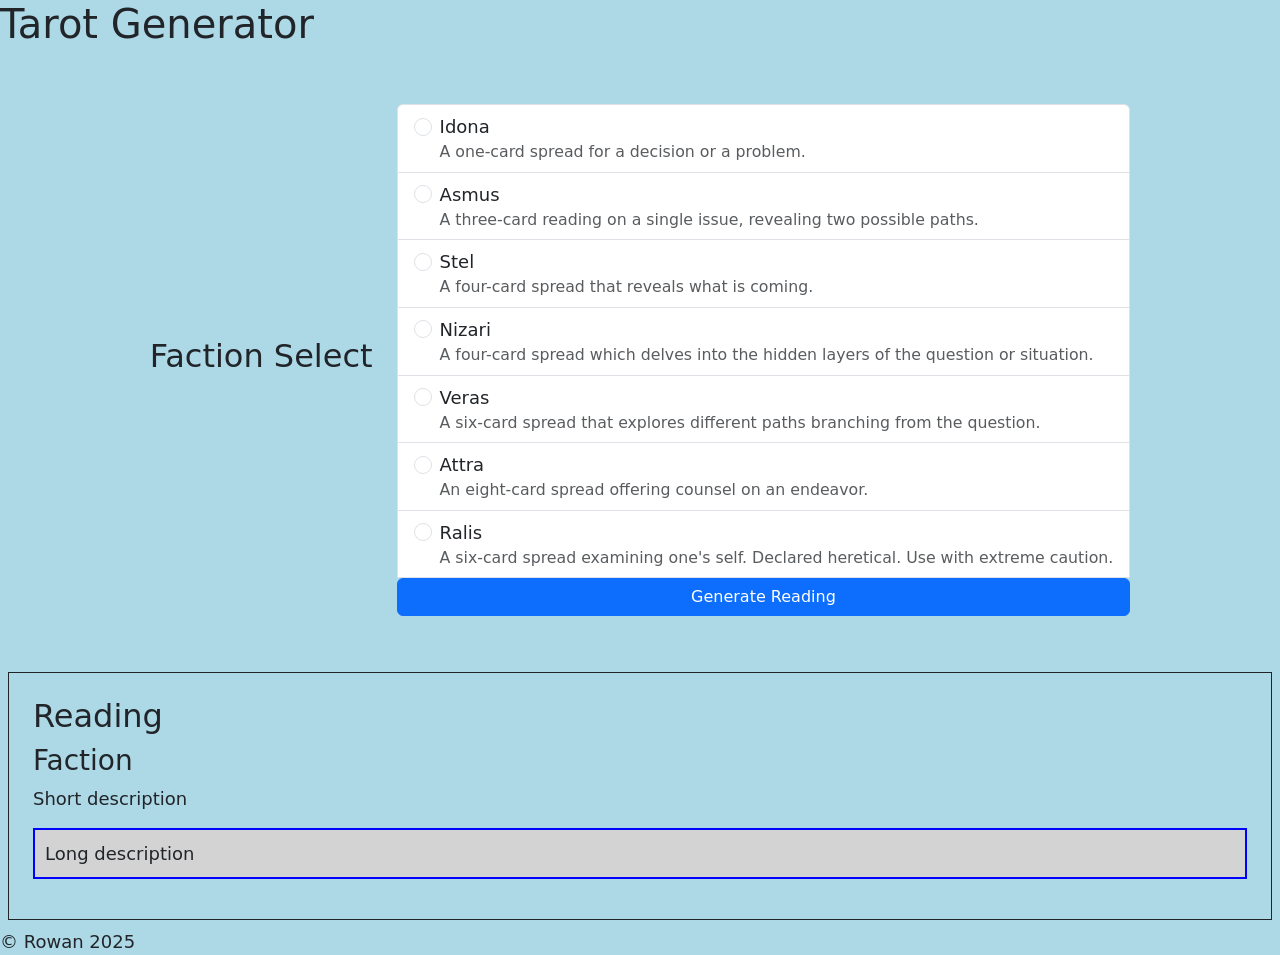
==== index.html @ 6d7f848e "script src typo Replaced "/index.js" with "./index.js"" ====
<!DOCTYPE html>
<html lang="en">
<head>
  <meta charset="UTF-8">
  <meta name="viewport" content="width=device-width, initial-scale=1.0">

  <title>Document</title>
  <link href="https://cdn.jsdelivr.net/npm/bootstrap@5.3.3/dist/css/bootstrap.min.css" rel="stylesheet" integrity="sha384-QWTKZyjpPEjISv5WaRU9OFeRpok6YctnYmDr5pNlyT2bRjXh0JMhjY6hW+ALEwIH" crossorigin="anonymous">
  <link rel="stylesheet" href="/main.css">
</head>
<body>
  <h1>Tarot Generator</h1>
  <div class="d-flex flex-column flex-md-row p-4 gap-4 py-md-5 align-items-center justify-content-center">
    <h2>Faction Select</h2>
    <form id="factionSelector" class="list-group">
      <!--JS generates list-->
      <input id="factionSubmit" class="btn btn-primary" type="button" name="factionSelect" value="Generate Reading">
    </form>
  </div>
  <div class="m-2 p-4 gap-4 align-items-center justify-content-center border border-dark">
    <h2>Reading</h2>
    <h3 id="faction">Faction</h3>
    <p id="short">Short description</p>
    <p id="long" class="long-description">Long description</p>
    <ul id="spread">
      <!--JS generates spreads-->
    </ul>
  </div>
  <footer>
    © Rowan <span id="year">2025</span>
  </footer>

  <script src="https://ajax.googleapis.com/ajax/libs/jquery/3.7.1/jquery.min.js"></script> 
  <script src="./index.js"></script>
</body>
</html>
---- main.css ----
body {
  background-color: lightblue;
  font-size: large;
}

.long-description {
  border: 2px solid blue;
  padding: 10px;
  background-color: lightgrey;
}

.arcana {
  background-color:white;
}
.gears {
  background-color: lightgrey;
}
.doors {
  background-color: burlywood;
}
.roses {
  background-color: lightcoral
}
.eyes {
  background-color: lightskyblue
}
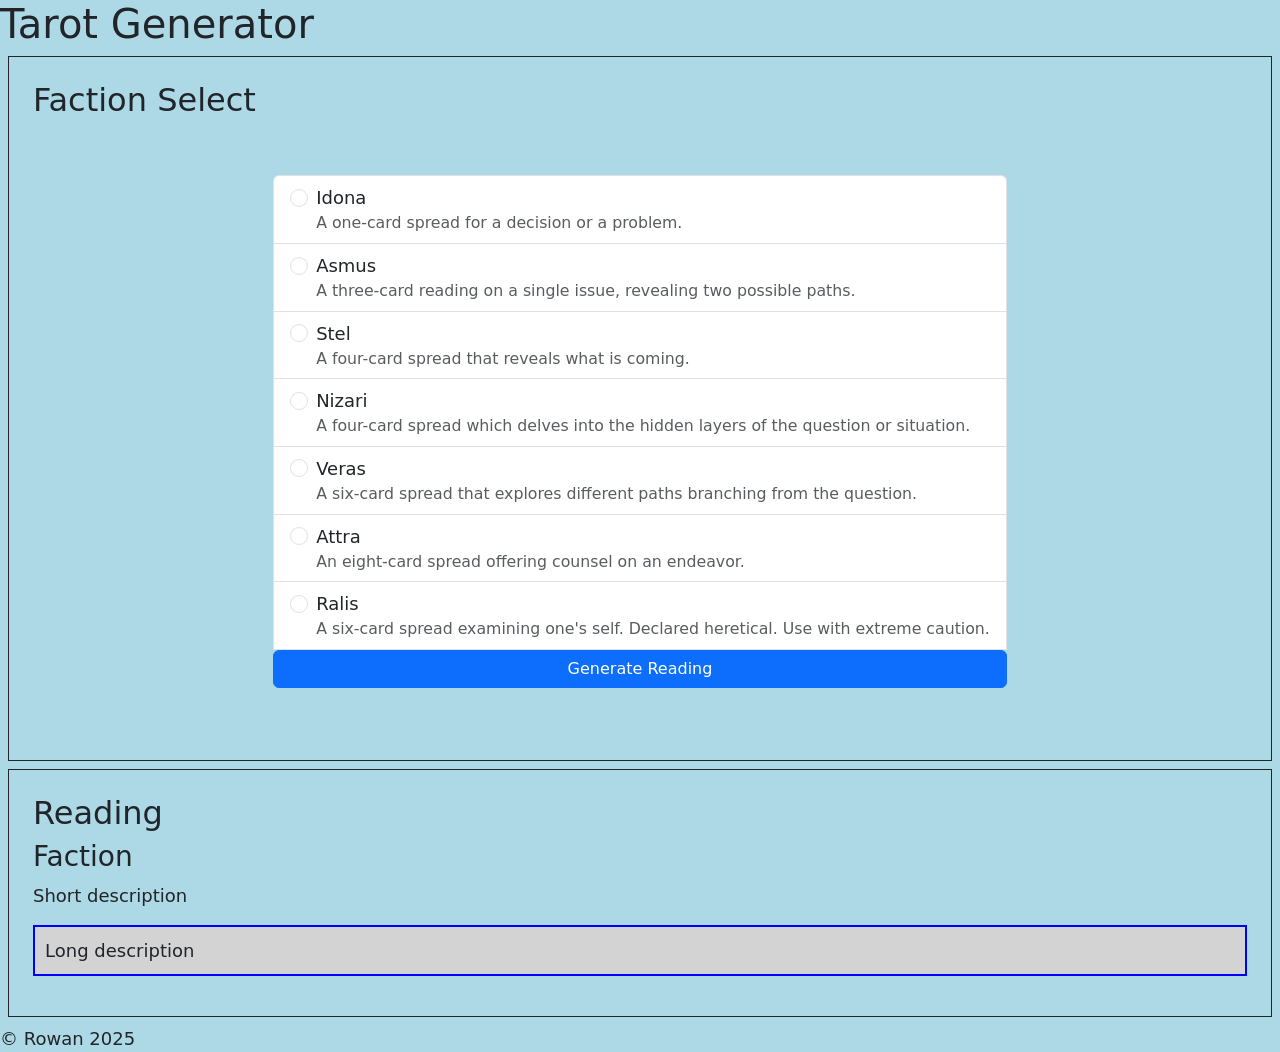
==== commit b1be0a49: "Fix css stylesheet link Move <h2> into its own div" ====
--- a/index.html
+++ b/index.html
@@ -4,18 +4,20 @@
   <meta charset="UTF-8">
   <meta name="viewport" content="width=device-width, initial-scale=1.0">
 
-  <title>Document</title>
+  <title>Jeng-zai Tarot Generator for Choir Campaign</title>
   <link href="https://cdn.jsdelivr.net/npm/bootstrap@5.3.3/dist/css/bootstrap.min.css" rel="stylesheet" integrity="sha384-QWTKZyjpPEjISv5WaRU9OFeRpok6YctnYmDr5pNlyT2bRjXh0JMhjY6hW+ALEwIH" crossorigin="anonymous">
-  <link rel="stylesheet" href="/main.css">
+  <link rel="stylesheet" href="./main.css">
 </head>
 <body>
   <h1>Tarot Generator</h1>
-  <div class="d-flex flex-column flex-md-row p-4 gap-4 py-md-5 align-items-center justify-content-center">
+  <div class="m-2 p-4 gap-4 align-items-center justify-content-center border border-dark">
     <h2>Faction Select</h2>
-    <form id="factionSelector" class="list-group">
-      <!--JS generates list-->
-      <input id="factionSubmit" class="btn btn-primary" type="button" name="factionSelect" value="Generate Reading">
-    </form>
+    <div class="d-flex flex-column flex-md-row p-4 gap-4 py-md-5 align-items-center justify-content-center">
+      <form id="factionSelector" class="list-group">
+        <!--JS generates list-->
+        <input id="factionSubmit" class="btn btn-primary" type="button" name="factionSelect" value="Generate Reading">
+      </form>
+    </div>
   </div>
   <div class="m-2 p-4 gap-4 align-items-center justify-content-center border border-dark">
     <h2>Reading</h2>
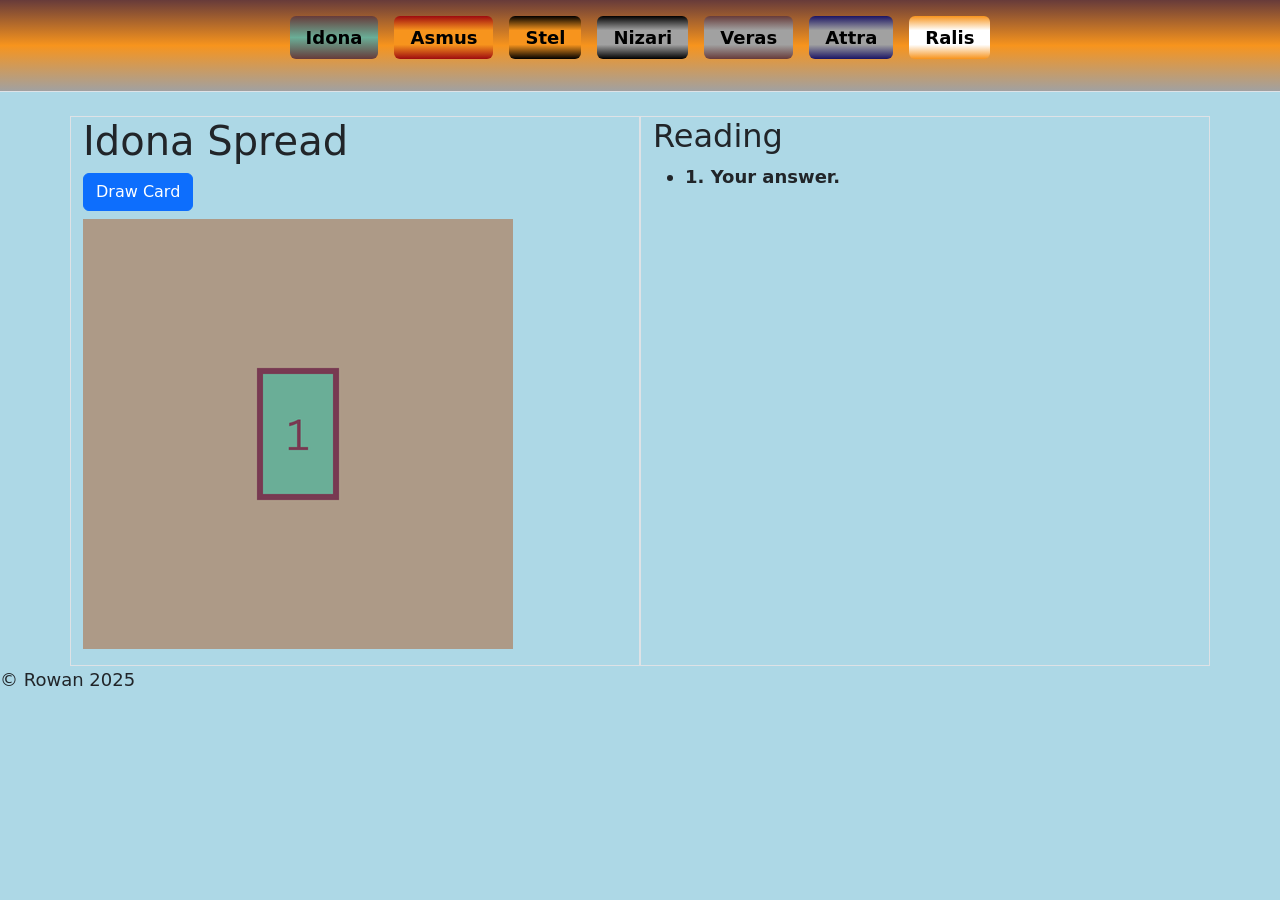
==== commit a873a058: "Move /spread folder to main; remove redundant landing page; add description hover" ====
--- a/index.html
+++ b/index.html
@@ -3,36 +3,47 @@
 <head>
   <meta charset="UTF-8">
   <meta name="viewport" content="width=device-width, initial-scale=1.0">
-
   <title>Jeng-zai Tarot Generator for Choir Campaign</title>
   <link href="https://cdn.jsdelivr.net/npm/bootstrap@5.3.3/dist/css/bootstrap.min.css" rel="stylesheet" integrity="sha384-QWTKZyjpPEjISv5WaRU9OFeRpok6YctnYmDr5pNlyT2bRjXh0JMhjY6hW+ALEwIH" crossorigin="anonymous">
   <link rel="stylesheet" href="./main.css">
 </head>
 <body>
-  <h1>Tarot Generator</h1>
-  <div class="m-2 p-4 gap-4 align-items-center justify-content-center border border-dark">
-    <h2>Faction Select</h2>
-    <div class="d-flex flex-column flex-md-row p-4 gap-4 py-md-5 align-items-center justify-content-center">
-      <form id="factionSelector" class="list-group">
-        <!--JS generates list-->
-        <input id="factionSubmit" class="btn btn-primary" type="button" name="factionSelect" value="Generate Reading">
-      </form>
+  <header class="justify-content-center pt-3 px-3 mb-4 border-bottom">
+    <ul class="nav nav-pills gap-3 pb-3 d-flex justify-content-center">
+      <li id="nav-idona" class="nav-item"><a href="/?idona" class="nav-link">Idona</a></li>
+      <li id="nav-asmus" class="nav-item"><a href="/?asmus" class="nav-link">Asmus</a></li>
+      <li id="nav-stel" class="nav-item"><a href="/?stel" class="nav-link">Stel</a></li>
+      <li id="nav-nizari" class="nav-item"><a href="/?nizari" class="nav-link">Nizari</a></li>
+      <li id="nav-veras" class="nav-item"><a href="/?veras" class="nav-link">Veras</a></li>
+      <li id="nav-attra" class="nav-item"><a href="/?attra" class="nav-link">Attra</a></li>
+      <li id="nav-ralis" class="nav-item"><a href="/?ralis" class="nav-link">Ralis</a></li>
+    </ul>
+    <p id="short" class="col-12 text-center"></p>
+  </header>
+
+  <div class="container">
+    <div class="row">
+      <div class="col border col-md-6 col-12 pb-3" style="min-width:455px">
+        <h1 id="faction" style="position: sticky; top: 0px">Spread</h1>
+        <button id="drawButton" class="btn btn-primary mb-2" style="position:sticky; top:50px">Draw Card</button>
+        <div id="spread" class="sticky">
+          <img id="spreadImage" src="./images/asmus.png" alt="spread layout" width="430px">
+        </div>  
+      </div>
+      <div class="col border">
+        <h2>Reading</h2>
+        <ul id="reading">
+        </ul>
+      </div>  
     </div>
   </div>
-  <div class="m-2 p-4 gap-4 align-items-center justify-content-center border border-dark">
-    <h2>Reading</h2>
-    <h3 id="faction">Faction</h3>
-    <p id="short">Short description</p>
-    <p id="long" class="long-description">Long description</p>
-    <ul id="spread">
-      <!--JS generates spreads-->
-    </ul>
-  </div>
+
   <footer>
     © Rowan <span id="year">2025</span>
   </footer>
 
-  <script src="https://ajax.googleapis.com/ajax/libs/jquery/3.7.1/jquery.min.js"></script> 
+  <script src="https://ajax.googleapis.com/ajax/libs/jquery/3.7.1/jquery.min.js"></script>
   <script src="./index.js"></script>
+  <script src="./reading.js"></script>
 </body>
-</html>
+</html>
--- a/main.css
+++ b/main.css
@@ -1,6 +1,39 @@
+:root {
+  --attra-primary: #1B1464;
+  --attra-secondary: #A1A1A1;
+
+  --asmus-primary: #9E0B0F;
+  --asmus-secondary: #F7941D;
+
+  --stel-primary: #F7941D;
+  --stel-secondary: #000000;
+
+  --nizari-primary: #A1A1A1;
+  --nizari-secondary: #000000;
+
+  --idona-primary: #6AAE97;
+  --idona-secondary: #673B3A;
+
+  --veras-primary: #673B3A;
+  --veras-secondary: #A1A1A1;
+
+  --ralis-primary: #FFFFFF;
+  --ralis-secondary: #F7941D;
+}
+/* The rest of the CSS file 
+#foo h1 {
+  color: var(--main-color);
+}
+  */
+
 body {
   background-color: lightblue;
   font-size: large;
+}
+
+header {
+  background-image: linear-gradient(var(--idona-secondary),var(--asmus-secondary), var(--nizari-primary));
+  color: white;
 }
 
 .long-description {
@@ -13,14 +46,63 @@
   background-color:white;
 }
 .gears {
-  background-color: lightgrey;
+  background-color: var(--asmus-primary);
 }
 .doors {
-  background-color: burlywood;
+  background-color: var(--stel-secondary);
 }
 .roses {
-  background-color: lightcoral
+  background-color: var(--attra-primary);
 }
 .eyes {
-  background-color: lightskyblue
+  background-color: var(--nizari-secondary);
+}
+
+#nav-idona a {
+  color: black;
+  font-weight: bold;
+  background-image: linear-gradient(to bottom, var(--idona-secondary),var(--idona-primary), var(--idona-secondary));
+}
+#nav-asmus a {
+  color: black;
+  font-weight: bold;
+  background-image: linear-gradient(to bottom, var(--asmus-primary),var(--asmus-secondary), var(--asmus-secondary), var(--asmus-primary));
+}
+#nav-stel a {
+  color: black;
+  font-weight: bold;
+  background-image: linear-gradient(to bottom, var(--stel-secondary),var(--stel-primary), var(--stel-primary), var(--stel-secondary));
+}
+#nav-nizari a {
+  color: black;
+  font-weight:bold;
+  background-image: linear-gradient(to bottom, var(--nizari-secondary),var(--nizari-primary), var(--nizari-primary), var(--nizari-secondary));
+}
+#nav-veras a {
+  color: black;
+  font-weight: bold;
+  background-image: linear-gradient(to bottom, var(--veras-primary),var(--veras-secondary), var(--veras-secondary), var(--veras-primary));
+}
+#nav-attra a {
+  color: black;
+  font-weight: bold;
+  background-image: linear-gradient(to bottom, var(--attra-primary),var(--attra-secondary), var(--attra-secondary), var(--attra-primary));
+}
+#nav-ralis a {
+  color: black;
+  font-weight: bold;
+  background-image: linear-gradient(to bottom, var(--ralis-secondary),var(--ralis-primary), var(--ralis-primary), var(--ralis-secondary));
+}
+
+
+.currentCard {
+  background-color: white;
+}
+
+li.unflipped {
+  display: none;
+}
+
+img.unflipped {
+  opacity: 0;
 }
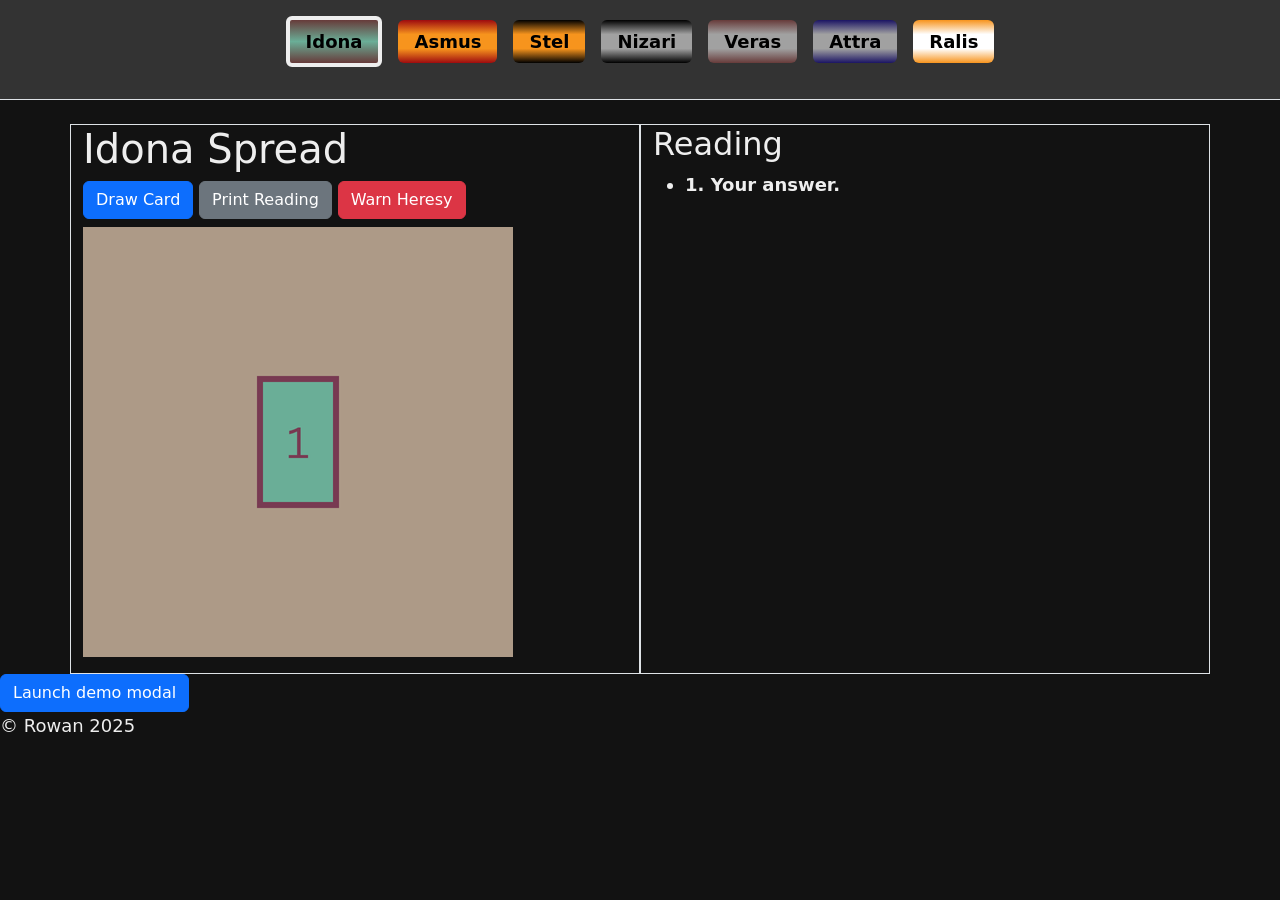
==== commit c557c516: "Update hover functionality and print screen" ====
--- a/index.html
+++ b/index.html
@@ -9,7 +9,7 @@
 </head>
 <body>
   <header class="justify-content-center pt-3 px-3 mb-4 border-bottom">
-    <ul class="nav nav-pills gap-3 pb-3 d-flex justify-content-center">
+    <ul class="nav nav-pills gap-3 pb-3 d-flex justify-content-center align-items-center">
       <li id="nav-idona" class="nav-item"><a href="/?idona" class="nav-link">Idona</a></li>
       <li id="nav-asmus" class="nav-item"><a href="/?asmus" class="nav-link">Asmus</a></li>
       <li id="nav-stel" class="nav-item"><a href="/?stel" class="nav-link">Stel</a></li>
@@ -25,9 +25,11 @@
     <div class="row">
       <div class="col border col-md-6 col-12 pb-3" style="min-width:455px">
         <h1 id="faction" style="position: sticky; top: 0px">Spread</h1>
-        <button id="drawButton" class="btn btn-primary mb-2" style="position:sticky; top:50px">Draw Card</button>
+        <button id="drawButton" type="button" class="btn btn-primary mb-2" style="position:sticky; top:50px" onclick="placeCard()">Draw Card</button>
+        <button id="printButton" type="button" class="btn btn-secondary mb-2" style="position:sticky; top:50px" onclick="window.print()">Print Reading</button>
+        <button id="warnButton" type="button" class="btn btn-danger mb-2" style="position:sticky; top:50px" data-toggle="modal" data-target="#heresyWarning">Warn Heresy</button>
         <div id="spread" class="sticky">
-          <img id="spreadImage" src="./images/asmus.png" alt="spread layout" width="430px">
+          <img id="spreadImage" src="./images/asmus.png" alt="spread layout" width="430px" onclick="placeCard()" style="cursor:pointer">
         </div>  
       </div>
       <div class="col border">
@@ -38,12 +40,63 @@
     </div>
   </div>
 
+  <div class="modal fade" id="heresyWarning" tabindex="-1" role="dialog" aria-labelledby="heresyWarning" aria-hidden="true">
+    <div class="modal-dialog" role="document">
+      <div class="modal-content">
+        <div class="modal-header">
+          <h5 class="modal-title" id="heresyWarningLabel">WARNING! Heresy ahead!</h5>
+          <button type="button" class="close" data-dismiss="modal" aria-label="Close">
+            <span aria-hidden="true">&times;</span>
+          </button>
+        </div>
+        <div class="modal-body">
+          The card or spread you are about to pull has been declared heretical. Use with EXTREME CAUTION.
+          <br><br>
+          Do you wish to proceed?
+        </div>
+        <div class="modal-footer">
+          <button type="button" class="btn btn-secondary" data-dismiss="modal">Close</button>
+          <button type="button" class="btn btn-primary">Save changes</button>
+        </div>
+      </div>
+    </div>
+  </div>
+
+
+<!-- Button trigger modal -->
+<button type="button" class="btn btn-primary" data-toggle="modal" data-target="#exampleModal">
+  Launch demo modal
+</button>
+
+<!-- Modal -->
+<div class="modal fade" id="exampleModal" tabindex="-1" role="dialog" aria-labelledby="exampleModalLabel" aria-hidden="true">
+  <div class="modal-dialog" role="document">
+    <div class="modal-content">
+      <div class="modal-header">
+        <h5 class="modal-title" id="exampleModalLabel">Modal title</h5>
+        <button type="button" class="close" data-dismiss="modal" aria-label="Close">
+          <span aria-hidden="true">&times;</span>
+        </button>
+      </div>
+      <div class="modal-body">
+        ...
+      </div>
+      <div class="modal-footer">
+        <button type="button" class="btn btn-secondary" data-dismiss="modal">Close</button>
+        <button type="button" class="btn btn-primary">Save changes</button>
+      </div>
+    </div>
+  </div>
+</div>
+
+
   <footer>
     © Rowan <span id="year">2025</span>
   </footer>
 
   <script src="https://ajax.googleapis.com/ajax/libs/jquery/3.7.1/jquery.min.js"></script>
+  <script src="https://cdn.jsdelivr.net/npm/bootstrap@5.3.3/dist/js/bootstrap.bundle.min.js" integrity="sha384-YvpcrYf0tY3lHB60NNkmXc5s9fDVZLESaAA55NDzOxhy9GkcIdslK1eN7N6jIeHz" crossorigin="anonymous"></script>
+  <script src="./bootstrap.min.js"></script>
   <script src="./index.js"></script>
-  <script src="./reading.js"></script>
 </body>
 </html>
--- a/main.css
+++ b/main.css
@@ -20,20 +20,32 @@
   --ralis-primary: #FFFFFF;
   --ralis-secondary: #F7941D;
 }
-/* The rest of the CSS file 
-#foo h1 {
-  color: var(--main-color);
+
+@media (prefers-color-scheme: light) {
+  body {
+    color: #121212;
+    background: #aaa;
+    background-color: white;
+  }
 }
-  */
 
 body {
-  background-color: lightblue;
+  background-color: #121212;
+  color: #eee;
   font-size: large;
 }
 
 header {
+background-color: #333;
+/*
   background-image: linear-gradient(var(--idona-secondary),var(--asmus-secondary), var(--nizari-primary));
+*/
   color: white;
+}
+
+.sticky {
+  position: sticky;
+  top: 100px;
 }
 
 .long-description {
@@ -56,6 +68,33 @@
 }
 .eyes {
   background-color: var(--nizari-secondary);
+}
+
+.currentCard {
+  border: 4px solid #eee;
+  padding: 2px;
+  background-color:#333
+}
+
+.currentFaction {
+  border: 4px solid #eee;
+}
+
+.currentDraw {
+  outline: 10px solid #eee;
+}
+
+.unflipped {
+  display: none;
+}
+
+img.unflipped {
+  display: block;
+  opacity: 0;
+}
+
+.crosshair {
+  cursor: crosshair;
 }
 
 #nav-idona a {
@@ -93,16 +132,3 @@
   font-weight: bold;
   background-image: linear-gradient(to bottom, var(--ralis-secondary),var(--ralis-primary), var(--ralis-primary), var(--ralis-secondary));
 }
-
-
-.currentCard {
-  background-color: white;
-}
-
-li.unflipped {
-  display: none;
-}
-
-img.unflipped {
-  opacity: 0;
-}
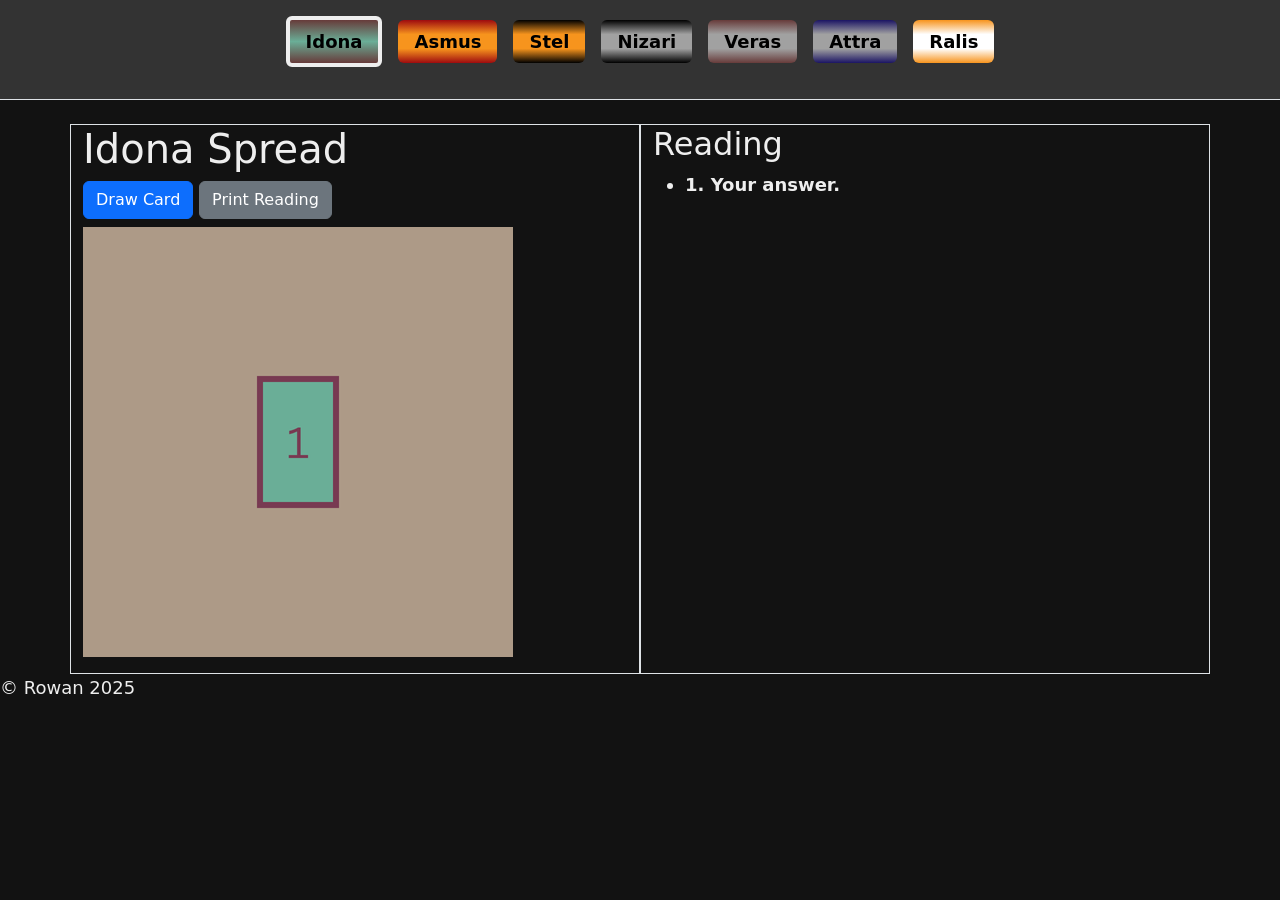
==== commit ae1fbbca: "Fix nav hrefs to correct relative path" ====
--- a/index.html
+++ b/index.html
@@ -10,13 +10,13 @@
 <body>
   <header class="justify-content-center pt-3 px-3 mb-4 border-bottom">
     <ul class="nav nav-pills gap-3 pb-3 d-flex justify-content-center align-items-center">
-      <li id="nav-idona" class="nav-item"><a href="/?idona" class="nav-link">Idona</a></li>
-      <li id="nav-asmus" class="nav-item"><a href="/?asmus" class="nav-link">Asmus</a></li>
-      <li id="nav-stel" class="nav-item"><a href="/?stel" class="nav-link">Stel</a></li>
-      <li id="nav-nizari" class="nav-item"><a href="/?nizari" class="nav-link">Nizari</a></li>
-      <li id="nav-veras" class="nav-item"><a href="/?veras" class="nav-link">Veras</a></li>
-      <li id="nav-attra" class="nav-item"><a href="/?attra" class="nav-link">Attra</a></li>
-      <li id="nav-ralis" class="nav-item"><a href="/?ralis" class="nav-link">Ralis</a></li>
+      <li id="nav-idona" class="nav-item"><a href="?idona" class="nav-link">Idona</a></li>
+      <li id="nav-asmus" class="nav-item"><a href="?asmus" class="nav-link">Asmus</a></li>
+      <li id="nav-stel" class="nav-item"><a href="?stel" class="nav-link">Stel</a></li>
+      <li id="nav-nizari" class="nav-item"><a href="?nizari" class="nav-link">Nizari</a></li>
+      <li id="nav-veras" class="nav-item"><a href="?veras" class="nav-link">Veras</a></li>
+      <li id="nav-attra" class="nav-item"><a href="?attra" class="nav-link">Attra</a></li>
+      <li id="nav-ralis" class="nav-item"><a href="?ralis" class="nav-link">Ralis</a></li>
     </ul>
     <p id="short" class="col-12 text-center"></p>
   </header>
@@ -27,7 +27,6 @@
         <h1 id="faction" style="position: sticky; top: 0px">Spread</h1>
         <button id="drawButton" type="button" class="btn btn-primary mb-2" style="position:sticky; top:50px" onclick="placeCard()">Draw Card</button>
         <button id="printButton" type="button" class="btn btn-secondary mb-2" style="position:sticky; top:50px" onclick="window.print()">Print Reading</button>
-        <button id="warnButton" type="button" class="btn btn-danger mb-2" style="position:sticky; top:50px" data-toggle="modal" data-target="#heresyWarning">Warn Heresy</button>
         <div id="spread" class="sticky">
           <img id="spreadImage" src="./images/asmus.png" alt="spread layout" width="430px" onclick="placeCard()" style="cursor:pointer">
         </div>  
@@ -40,63 +39,11 @@
     </div>
   </div>
 
-  <div class="modal fade" id="heresyWarning" tabindex="-1" role="dialog" aria-labelledby="heresyWarning" aria-hidden="true">
-    <div class="modal-dialog" role="document">
-      <div class="modal-content">
-        <div class="modal-header">
-          <h5 class="modal-title" id="heresyWarningLabel">WARNING! Heresy ahead!</h5>
-          <button type="button" class="close" data-dismiss="modal" aria-label="Close">
-            <span aria-hidden="true">&times;</span>
-          </button>
-        </div>
-        <div class="modal-body">
-          The card or spread you are about to pull has been declared heretical. Use with EXTREME CAUTION.
-          <br><br>
-          Do you wish to proceed?
-        </div>
-        <div class="modal-footer">
-          <button type="button" class="btn btn-secondary" data-dismiss="modal">Close</button>
-          <button type="button" class="btn btn-primary">Save changes</button>
-        </div>
-      </div>
-    </div>
-  </div>
-
-
-<!-- Button trigger modal -->
-<button type="button" class="btn btn-primary" data-toggle="modal" data-target="#exampleModal">
-  Launch demo modal
-</button>
-
-<!-- Modal -->
-<div class="modal fade" id="exampleModal" tabindex="-1" role="dialog" aria-labelledby="exampleModalLabel" aria-hidden="true">
-  <div class="modal-dialog" role="document">
-    <div class="modal-content">
-      <div class="modal-header">
-        <h5 class="modal-title" id="exampleModalLabel">Modal title</h5>
-        <button type="button" class="close" data-dismiss="modal" aria-label="Close">
-          <span aria-hidden="true">&times;</span>
-        </button>
-      </div>
-      <div class="modal-body">
-        ...
-      </div>
-      <div class="modal-footer">
-        <button type="button" class="btn btn-secondary" data-dismiss="modal">Close</button>
-        <button type="button" class="btn btn-primary">Save changes</button>
-      </div>
-    </div>
-  </div>
-</div>
-
-
   <footer>
     © Rowan <span id="year">2025</span>
   </footer>
 
   <script src="https://ajax.googleapis.com/ajax/libs/jquery/3.7.1/jquery.min.js"></script>
-  <script src="https://cdn.jsdelivr.net/npm/bootstrap@5.3.3/dist/js/bootstrap.bundle.min.js" integrity="sha384-YvpcrYf0tY3lHB60NNkmXc5s9fDVZLESaAA55NDzOxhy9GkcIdslK1eN7N6jIeHz" crossorigin="anonymous"></script>
-  <script src="./bootstrap.min.js"></script>
   <script src="./index.js"></script>
 </body>
 </html>
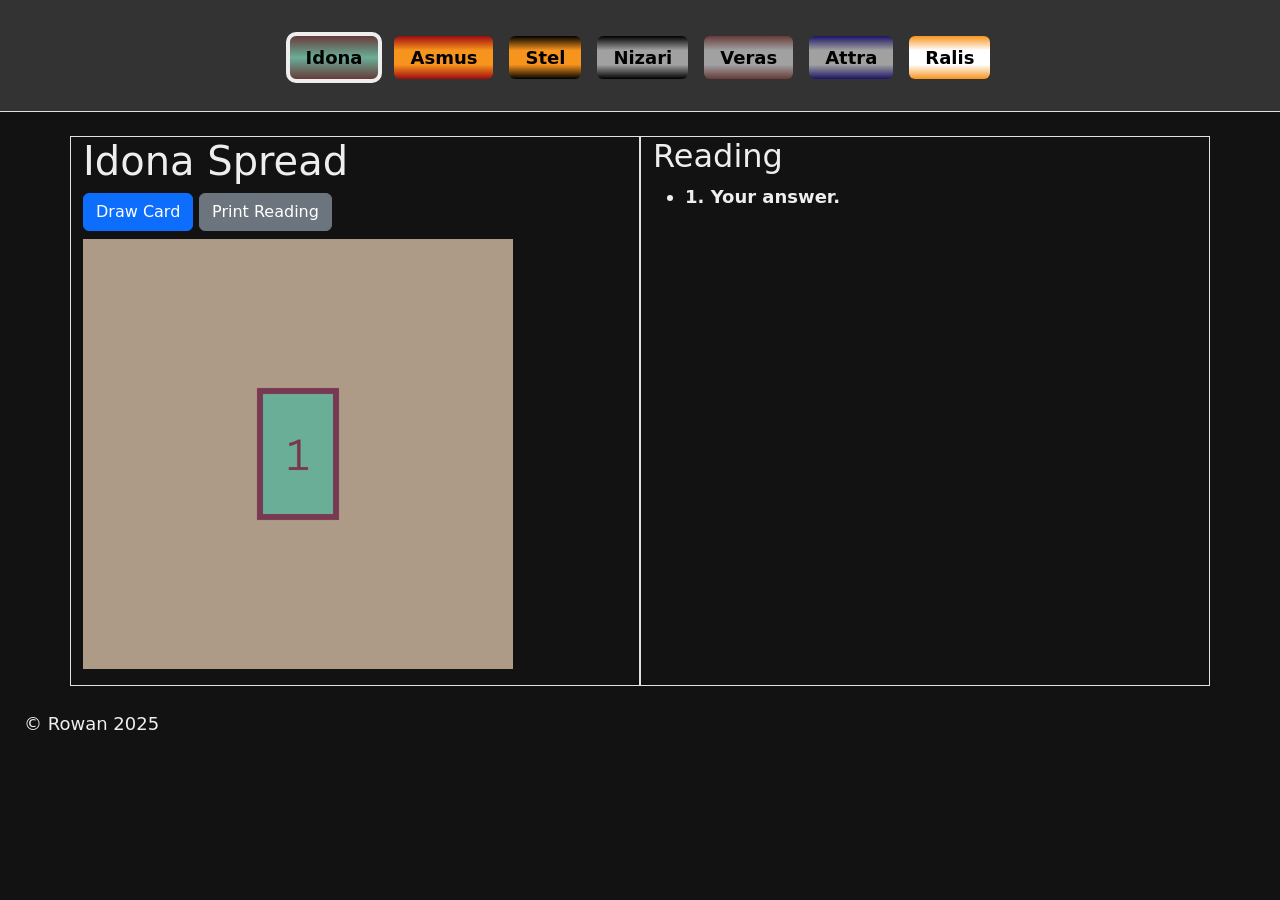
==== commit 0831ee08: "Add heresy modal and improve card hover tracking" ====
--- a/index.html
+++ b/index.html
@@ -39,11 +39,33 @@
     </div>
   </div>
 
-  <footer>
+<div class="modal fade" id="warnHeresy" tabindex="-1" aria-labelledby="warnHeresyLabel" aria-hidden="true">
+  <div class="modal-dialog">
+    <div class="modal-content">
+      <div class="modal-header">
+        <h1 class="modal-title fs-5" id="warnHeresyLabel">WARNING: Heresy Ahead!</h1>
+        <button type="button" class="btn-close" data-bs-dismiss="modal" aria-label="Close"></button>
+      </div>
+      <div class="modal-body">
+        The card you are about to pull is part of a spread that has been declared heretical. Use with extreme caution.
+        <br><br>
+        <p class="text-center"><b>Proceed?</b></p>
+      </div>
+      <div class="modal-footer">
+        <button type="button" id="loyalty" class="btn btn-primary" data-bs-dismiss="modal">Loyalty (Go Back)</button>
+        <button type="button" id="heresy" class="btn btn-danger">Heresy (Proceed)</button>
+      </div>
+    </div>
+  </div>
+</div>
+
+
+  <footer class="m-4">
     © Rowan <span id="year">2025</span>
   </footer>
 
   <script src="https://ajax.googleapis.com/ajax/libs/jquery/3.7.1/jquery.min.js"></script>
+  <script src="https://cdn.jsdelivr.net/npm/bootstrap@5.3.3/dist/js/bootstrap.bundle.min.js" integrity="sha384-YvpcrYf0tY3lHB60NNkmXc5s9fDVZLESaAA55NDzOxhy9GkcIdslK1eN7N6jIeHz" crossorigin="anonymous"></script>
   <script src="./index.js"></script>
 </body>
 </html>
--- a/main.css
+++ b/main.css
@@ -27,6 +27,14 @@
     background: #aaa;
     background-color: white;
   }
+}
+
+.modal-dialog div {
+ background: #333;
+ border: 1px solid white;
+}
+.btn-close {
+  background-color: #eee
 }
 
 body {
@@ -70,18 +78,20 @@
   background-color: var(--nizari-secondary);
 }
 
-.currentCard {
+.currentQuestion {
   border: 4px solid #eee;
   padding: 2px;
-  background-color:#333
+  background-color:#333;
+  cursor: crosshair;
 }
 
 .currentFaction {
-  border: 4px solid #eee;
+  outline: 4px solid #eee;
 }
 
 .currentDraw {
-  outline: 10px solid #eee;
+  outline: 10px dotted;
+  cursor: crosshair;
 }
 
 .unflipped {
@@ -93,8 +103,13 @@
   opacity: 0;
 }
 
-.crosshair {
-  cursor: crosshair;
+.nav-item {
+  padding-top: 20px;
+}
+.nav-item:hover{
+  border-bottom: 1px solid white;
+  padding-top: 0px;
+  padding-bottom: 10px;
 }
 
 #nav-idona a {
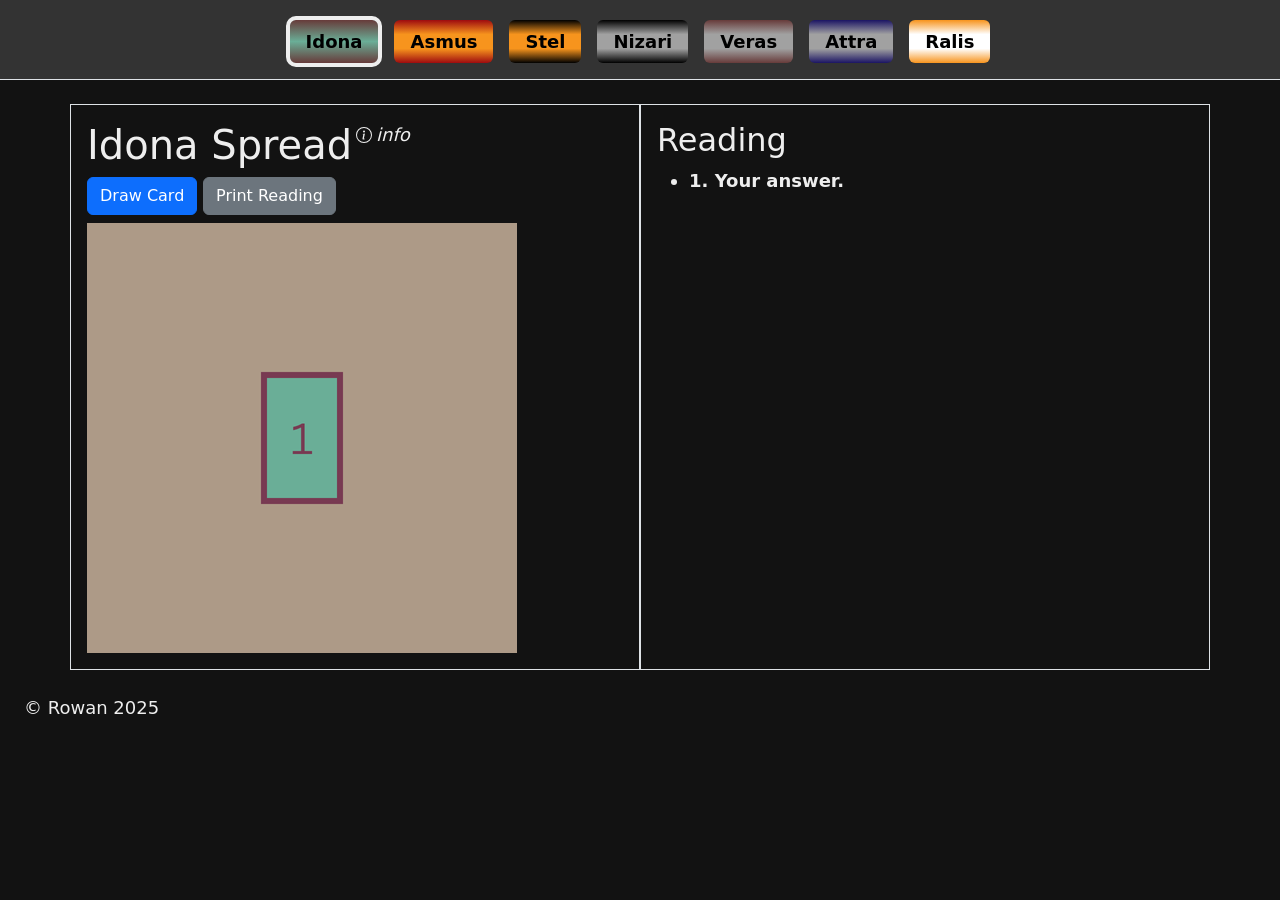
==== commit 56eb3035: "Fix sticky spread" ====
--- a/index.html
+++ b/index.html
@@ -8,7 +8,7 @@
   <link rel="stylesheet" href="./main.css">
 </head>
 <body>
-  <header class="justify-content-center pt-3 px-3 mb-4 border-bottom">
+  <header class="justify-content-center px-3 mb-4 border-bottom">
     <ul class="nav nav-pills gap-3 pb-3 d-flex justify-content-center align-items-center">
       <li id="nav-idona" class="nav-item"><a href="?idona" class="nav-link">Idona</a></li>
       <li id="nav-asmus" class="nav-item"><a href="?asmus" class="nav-link">Asmus</a></li>
@@ -18,20 +18,34 @@
       <li id="nav-attra" class="nav-item"><a href="?attra" class="nav-link">Attra</a></li>
       <li id="nav-ralis" class="nav-item"><a href="?ralis" class="nav-link">Ralis</a></li>
     </ul>
-    <p id="short" class="col-12 text-center"></p>
+    <p id="short" class="col-12 text-center" style="display:none"></p>
   </header>
 
   <div class="container">
     <div class="row">
-      <div class="col border col-md-6 col-12 pb-3" style="min-width:455px">
-        <h1 id="faction" style="position: sticky; top: 0px">Spread</h1>
-        <button id="drawButton" type="button" class="btn btn-primary mb-2" style="position:sticky; top:50px" onclick="placeCard()">Draw Card</button>
-        <button id="printButton" type="button" class="btn btn-secondary mb-2" style="position:sticky; top:50px" onclick="window.print()">Print Reading</button>
-        <div id="spread" class="sticky">
-          <img id="spreadImage" src="./images/asmus.png" alt="spread layout" width="430px" onclick="placeCard()" style="cursor:pointer">
-        </div>  
+      <div class="col border col-md-6 col-12 p-3" style="min-width:455px">
+        <div class="sticky">
+        <div style="min-height:50px">
+          <h1 id="faction" class="me-1" style="float: left">Spread</h1>
+          <p id="info" class="info-box d-flex align-items-center">
+            <svg xmlns="http://www.w3.org/2000/svg" width="16" height="16" fill="currentColor" class="bi bi-info-circle me-1" viewBox="0 0 16 16">
+              <path d="M8 15A7 7 0 1 1 8 1a7 7 0 0 1 0 14m0 1A8 8 0 1 0 8 0a8 8 0 0 0 0 16"/>
+              <path d="m8.93 6.588-2.29.287-.082.38.45.083c.294.07.352.176.288.469l-.738 3.468c-.194.897.105 1.319.808 1.319.545 0 1.178-.252 1.465-.598l.088-.416c-.2.176-.492.246-.686.246-.275 0-.375-.193-.304-.533zM9 4.5a1 1 0 1 1-2 0 1 1 0 0 1 2 0"/>
+            </svg>
+            info
+          </p>
+        </div>
+        <div style="clear:left">
+          <p id="long" class="long-description"></p>
+        </div>
+          <button id="drawButton" type="button" class="btn btn-primary mb-2" onclick="placeCard()">Draw Card</button>
+          <button id="printButton" type="button" class="btn btn-secondary mb-2" onclick="window.print()">Print Reading</button>
+          <div id="spread" class="sticky">
+            <img id="spread-image" src="./images/asmus.png" alt="spread layout" width="430px" onclick="placeCard()" style="cursor:pointer">
+          </div>  
+        </div>
       </div>
-      <div class="col border">
+      <div class="col border p-3">
         <h2>Reading</h2>
         <ul id="reading">
         </ul>
--- a/main.css
+++ b/main.css
@@ -53,29 +53,19 @@
 
 .sticky {
   position: sticky;
-  top: 100px;
+  top: 0px;
+}
+
+.info-box {
+  cursor: pointer;
+  font-style: italic;
 }
 
 .long-description {
-  border: 2px solid blue;
   padding: 10px;
-  background-color: lightgrey;
-}
-
-.arcana {
-  background-color:white;
-}
-.gears {
-  background-color: var(--asmus-primary);
-}
-.doors {
-  background-color: var(--stel-secondary);
-}
-.roses {
-  background-color: var(--attra-primary);
-}
-.eyes {
-  background-color: var(--nizari-secondary);
+  background-color: #333;
+  color: #eee;
+  display: none;
 }
 
 .currentQuestion {
